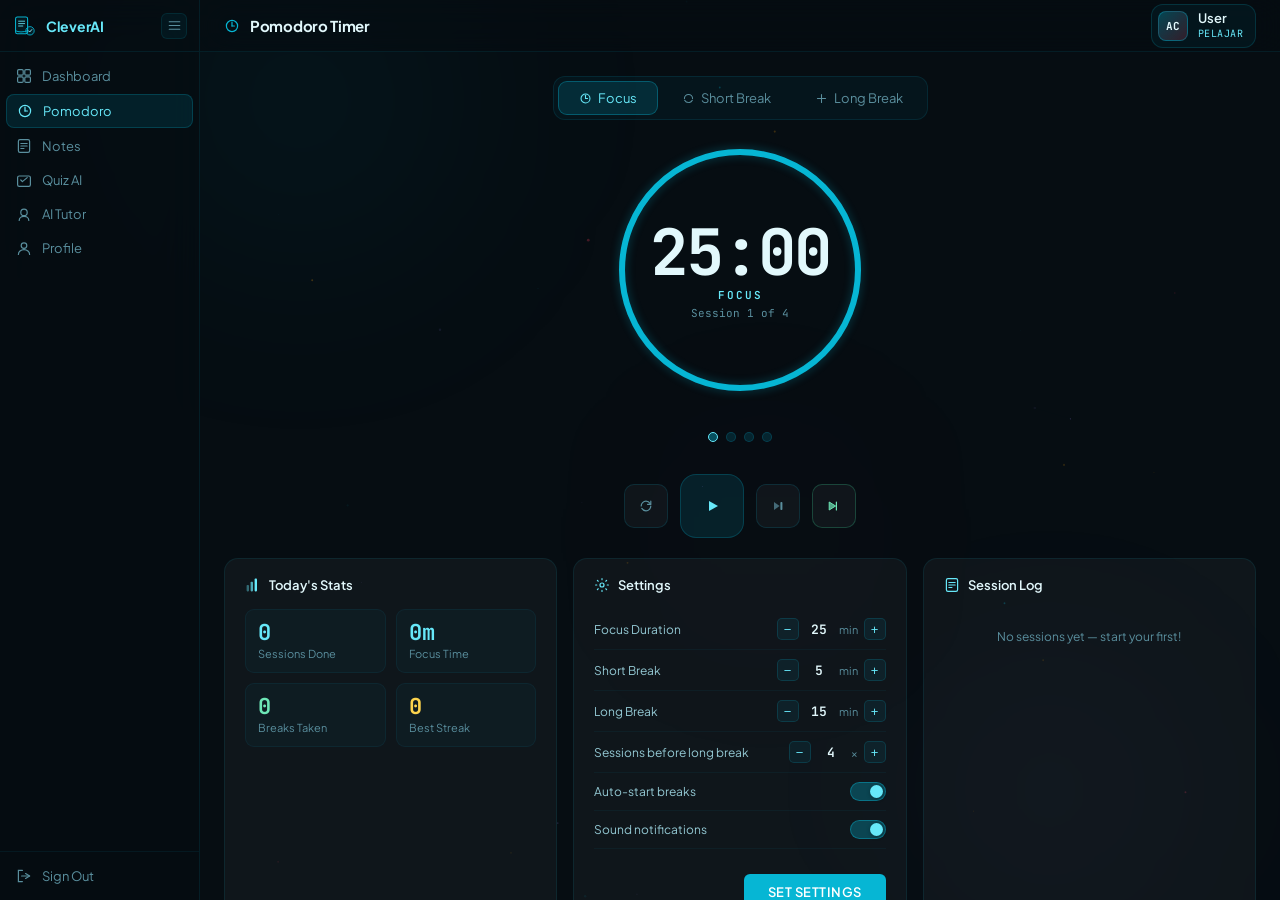
==== learning-assistant-main/ui/pomodoro/index.html @ d0c73b85 "add_all_file" ====
<!DOCTYPE html>
<html lang="en">
<head>
    <meta charset="UTF-8">
    <meta name="viewport" content="width=device-width, initial-scale=1.0">
    <title>CleverAI — Pomodoro</title>
  <link rel="preconnect" href="https://fonts.googleapis.com">
  <link href="https://fonts.googleapis.com/css2?family=Plus+Jakarta+Sans:wght@300;400;500;600;700;800&family=JetBrains+Mono:wght@400;500;700&display=swap" rel="stylesheet">
  <link rel="stylesheet" href="pomodoro.css">
</head>
<body>

<!-- ── Background ── -->
<div class="bg-layer">
  <canvas id="bgCanvas"></canvas>
  <div class="orb o1"></div>
  <div class="orb o2"></div>
  <div class="orb o3"></div>
</div>

<!-- ── Mobile sidebar overlay ── -->
<div class="mob-overlay" id="mob-overlay" onclick="closeMob()"></div>

<!-- ── Toast notification ── -->
<div class="toast" id="toast">
  <svg viewBox="0 0 16 16" fill="none" width="14" height="14">
    <path d="M2 8L6 12L14 4" stroke="currentColor" stroke-width="1.5" stroke-linecap="round" stroke-linejoin="round"/>
  </svg>
  <span id="toast-msg"></span>
</div>

<!-- ── App layout ── -->
<div class="layout">

  <!-- SIDEBAR -->
  <aside class="sidebar" id="sidebar">
    <div class="sb-top">
      <div class="sb-brand">
        <svg viewBox="0 0 40 40" fill="none" width="24" height="24">
          <rect x="6" y="5" width="20" height="28" rx="3" fill="none" stroke="#06b6d4" stroke-width="1.8"/>
          <rect x="8" y="7" width="16" height="24" rx="2" fill="rgba(6,182,212,0.08)"/>
          <line x1="11" y1="12" x2="21" y2="12" stroke="#67e8f9" stroke-width="1.4" stroke-linecap="round"/>
          <line x1="11" y1="16" x2="21" y2="16" stroke="#67e8f9" stroke-width="1.4" stroke-linecap="round"/>
          <line x1="11" y1="20" x2="18" y2="20" stroke="#67e8f9" stroke-width="1.4" stroke-linecap="round"/>
          <path d="M6 28 Q14 32 26 28" stroke="#06b6d4" stroke-width="1.6" stroke-linecap="round" fill="none"/>
          <circle cx="30" cy="28" r="7" fill="rgba(6,182,212,0.12)" stroke="#06b6d4" stroke-width="1.4"/>
          <path d="M27.5 28 L29.5 30 L33 26" stroke="#a5f3fc" stroke-width="1.5" stroke-linecap="round" stroke-linejoin="round"/>
        </svg>
        <span class="sb-name">CleverAI</span>
      </div>
      <button class="sb-toggle" onclick="toggleSidebar()">
        <svg viewBox="0 0 20 20" fill="none" width="15" height="15">
          <line x1="3" y1="5" x2="17" y2="5" stroke="currentColor" stroke-width="1.5" stroke-linecap="round"/>
          <line x1="3" y1="10" x2="17" y2="10" stroke="currentColor" stroke-width="1.5" stroke-linecap="round"/>
          <line x1="3" y1="15" x2="17" y2="15" stroke="currentColor" stroke-width="1.5" stroke-linecap="round"/>
        </svg>
      </button>
    </div>

    <nav class="sb-nav">
      <a href="../dashboard/index.html" class="sb-item" data-tip="Dashboard">
        <svg viewBox="0 0 20 20" fill="none" width="16" height="16" class="sb-ico">
          <rect x="2" y="2" width="7" height="7" rx="1.5" stroke="currentColor" stroke-width="1.5"/>
          <rect x="11" y="2" width="7" height="7" rx="1.5" stroke="currentColor" stroke-width="1.5"/>
          <rect x="2" y="11" width="7" height="7" rx="1.5" stroke="currentColor" stroke-width="1.5"/>
          <rect x="11" y="11" width="7" height="7" rx="1.5" stroke="currentColor" stroke-width="1.5"/>
        </svg>
        <span class="sb-label">Dashboard</span>
      </a>
      <a href="../pomodoro/index.html" class="sb-item active" data-tip="Pomodoro">
        <svg viewBox="0 0 20 20" fill="none" width="16" height="16" class="sb-ico">
          <circle cx="10" cy="10" r="7" stroke="currentColor" stroke-width="1.5"/>
          <line x1="10" y1="5" x2="10" y2="10" stroke="currentColor" stroke-width="1.5" stroke-linecap="round"/>
          <line x1="10" y1="10" x2="13" y2="10" stroke="currentColor" stroke-width="1.5" stroke-linecap="round"/>
        </svg>
        <span class="sb-label">Pomodoro</span>
      </a>
      <a href="../note/index.html" class="sb-item" data-tip="Notes">
        <svg viewBox="0 0 20 20" fill="none" width="16" height="16" class="sb-ico">
          <rect x="3" y="2" width="14" height="16" rx="2" stroke="currentColor" stroke-width="1.5"/>
          <line x1="6" y1="7" x2="14" y2="7" stroke="currentColor" stroke-width="1.3" stroke-linecap="round"/>
          <line x1="6" y1="10" x2="14" y2="10" stroke="currentColor" stroke-width="1.3" stroke-linecap="round"/>
          <line x1="6" y1="13" x2="10" y2="13" stroke="currentColor" stroke-width="1.3" stroke-linecap="round"/>
        </svg>
        <span class="sb-label">Notes</span>
      </a>
      <a href="../quiz/index.html" class="sb-item" data-tip="Quiz AI">
        <svg viewBox="0 0 20 20" fill="none" width="16" height="16" class="sb-ico">
          <rect x="2" y="5" width="16" height="13" rx="2" stroke="currentColor" stroke-width="1.5"/>
          <path d="M6 10L8 12L14 7" stroke="currentColor" stroke-width="1.5" stroke-linecap="round" stroke-linejoin="round"/>
        </svg>
        <span class="sb-label">Quiz AI</span>
      </a>
      <a href="../aitutor/index.html" class="sb-item" data-tip="AI Tutor">
        <svg viewBox="0 0 20 20" fill="none" width="16" height="16" class="sb-ico">
          <circle cx="10" cy="8" r="4" stroke="currentColor" stroke-width="1.5"/>
          <path d="M4 18C4 15 6.7 13 10 13C13.3 13 16 15 16 18" stroke="currentColor" stroke-width="1.5" stroke-linecap="round"/>
        </svg>
        <span class="sb-label">AI Tutor</span>
      </a>
      <a href="../profile/index.html" class="sb-item" data-tip="Profile">
        <svg viewBox="0 0 20 20" fill="none" width="16" height="16" class="sb-ico">
          <circle cx="10" cy="7" r="3.5" stroke="currentColor" stroke-width="1.5"/>
          <path d="M3 18C3 14.7 6.1 12 10 12C13.9 12 17 14.7 17 18" stroke="currentColor" stroke-width="1.5" stroke-linecap="round"/>
        </svg>
        <span class="sb-label">Profile</span>
      </a>
    </nav>

    <div class="sb-foot">
      <button class="sb-logout" onclick="doLogout()">
        <svg viewBox="0 0 20 20" fill="none" width="15" height="15" class="sb-ico">
          <path d="M8 3L3 3L3 17L8 17" stroke="currentColor" stroke-width="1.5" stroke-linecap="round"/>
          <path d="M12 7L17 10L12 13" stroke="currentColor" stroke-width="1.5" stroke-linecap="round" stroke-linejoin="round"/>
          <line x1="17" y1="10" x2="7" y2="10" stroke="currentColor" stroke-width="1.5" stroke-linecap="round"/>
        </svg>
        <span class="sb-label">Sign Out</span>
      </button>
    </div>
  </aside>

  <!-- MAIN -->
  <div class="main-wrap">

    <!-- Header -->
    <header class="header">
      <button class="mob-btn" onclick="openMob()">
        <svg viewBox="0 0 20 20" fill="none" width="15" height="15">
          <line x1="3" y1="5" x2="17" y2="5" stroke="currentColor" stroke-width="1.5" stroke-linecap="round"/>
          <line x1="3" y1="10" x2="17" y2="10" stroke="currentColor" stroke-width="1.5" stroke-linecap="round"/>
          <line x1="3" y1="15" x2="17" y2="15" stroke="currentColor" stroke-width="1.5" stroke-linecap="round"/>
        </svg>
      </button>
      <div class="header-left">
        <svg viewBox="0 0 20 20" fill="none" width="16" height="16" style="color:#06b6d4;flex-shrink:0">
          <circle cx="10" cy="10" r="7" stroke="currentColor" stroke-width="1.5"/>
          <line x1="10" y1="5" x2="10" y2="10" stroke="currentColor" stroke-width="1.5" stroke-linecap="round"/>
          <line x1="10" y1="10" x2="13" y2="10" stroke="currentColor" stroke-width="1.5" stroke-linecap="round"/>
        </svg>
        <h1 class="header-title">Pomodoro Timer</h1>
      </div>
      <div class="header-right">
        <div class="user-pill">
          <div class="ua" id="ua">AC</div>
          <div class="ua-info">
            <p class="ua-name" id="ua-name">User</p>
            <p class="ua-role" id="ua-role">PELAJAR</p>
          </div>
        </div>
      </div>
    </header>

    <!-- Body with left/right split -->
    <div class="pomo-body">

      <div class="pomo-left">
        <div class="content-scroll">

          <!-- Mode selector tabs -->
          <div class="mode-tabs">
            <button class="mode-btn focus active" onclick="setMode('focus', this)">
              <svg viewBox="0 0 16 16" fill="none" width="13" height="13">
                <circle cx="8" cy="8" r="5.5" stroke="currentColor" stroke-width="1.3"/>
                <line x1="8" y1="4" x2="8" y2="8" stroke="currentColor" stroke-width="1.3" stroke-linecap="round"/>
                <line x1="8" y1="8" x2="10.5" y2="8" stroke="currentColor" stroke-width="1.3" stroke-linecap="round"/>
              </svg>
              Focus
            </button>
            <button class="mode-btn short" onclick="setMode('short', this)">
              <svg viewBox="0 0 16 16" fill="none" width="13" height="13">
                <path d="M3 8C3 5.2 5.2 3 8 3C10.8 3 13 5.2 13 8" stroke="currentColor" stroke-width="1.3" stroke-linecap="round"/>
                <path d="M8 13C6 13 4.2 11.9 3.3 10.2" stroke="currentColor" stroke-width="1.3" stroke-linecap="round"/>
                <path d="M12.7 10.2C12 11.6 10.6 12.7 9 13" stroke="currentColor" stroke-width="1.3" stroke-linecap="round"/>
              </svg>
              Short Break
            </button>
            <button class="mode-btn long" onclick="setMode('long', this)">
              <svg viewBox="0 0 16 16" fill="none" width="13" height="13">
                <path d="M3 8H13M8 3V13" stroke="currentColor" stroke-width="1.3" stroke-linecap="round"/>
              </svg>
              Long Break
            </button>
          </div>

          <!-- Timer ring + controls -->
          <div class="timer-area">

            <div class="timer-ring-wrap">
              <svg class="timer-svg" width="260" height="260" viewBox="0 0 260 260">
                <circle class="ring-bg"       cx="130" cy="130" r="118" stroke-width="6"/>
                <circle class="ring-glow"     id="ring-glow"     cx="130" cy="130" r="118" stroke-width="10" stroke="#06b6d4" stroke-dasharray="741.4" stroke-dashoffset="0"/>
                <circle class="ring-progress" id="ring-progress" cx="130" cy="130" r="118" stroke-width="6"  stroke="#06b6d4" stroke-dasharray="741.4" stroke-dashoffset="0"/>
              </svg>
              <div class="timer-inner">
                <div class="timer-display"      id="timer-display">25:00</div>
                <div class="timer-mode-label"   id="mode-label" style="color:#67e8f9">FOCUS</div>
                <div class="timer-session-badge" id="session-badge">Session 1 of 4</div>
              </div>
            </div>

            <!-- Session progress dots -->
            <div class="session-dots" id="session-dots"></div>

            <!-- Play / Pause / Reset / Skip -->
            <div class="timer-controls">
              <button class="ctrl-btn" onclick="resetTimer()" title="Reset">
                <svg viewBox="0 0 20 20" fill="none" width="16" height="16">
                  <path d="M4 10C4 6.7 6.7 4 10 4C12.2 4 14.1 5.2 15.2 7" stroke="currentColor" stroke-width="1.5" stroke-linecap="round"/>
                  <path d="M16 4V8H12" stroke="currentColor" stroke-width="1.5" stroke-linecap="round" stroke-linejoin="round"/>
                  <path d="M16 10C16 13.3 13.3 16 10 16C7.8 16 5.9 14.8 4.8 13" stroke="currentColor" stroke-width="1.5" stroke-linecap="round"/>
                </svg>
              </button>

              <button class="ctrl-btn ctrl-main" id="main-btn" onclick="toggleTimer()">
                <svg id="play-ico" viewBox="0 0 20 20" fill="none" width="20" height="20">
                  <path d="M7 5L16 10L7 15V5Z" fill="currentColor"/>
                </svg>
                <svg id="pause-ico" viewBox="0 0 20 20" fill="none" width="20" height="20" style="display:none">
                  <rect x="5"    y="4" width="3.5" height="12" rx="1.5" fill="currentColor"/>
                  <rect x="11.5" y="4" width="3.5" height="12" rx="1.5" fill="currentColor"/>
                </svg>
              </button>

              <button class="ctrl-btn" onclick="skipSession()" title="Skip">
                <svg viewBox="0 0 20 20" fill="none" width="16" height="16">
                  <path d="M5 5L12 10L5 15V5Z" fill="currentColor" opacity=".7"/>
                  <rect x="13" y="5" width="2.5" height="10" rx="1" fill="currentColor"/>
                </svg>
              </button>

              <button class="ctrl-btn ctrl-quick" id="btn-quick-complete" onclick="quickComplete()" title="Quick Complete — log session without waiting">
                <svg viewBox="0 0 20 20" fill="none" width="16" height="16">
                  <path d="M4 5L12 10L4 15V5Z" fill="currentColor" opacity=".7"/>
                  <path d="M13 5V15" stroke="currentColor" stroke-width="1.5" stroke-linecap="round"/>
                  <path d="M4 5L12 10L4 15V5Z" stroke="currentColor" stroke-width="1.2" stroke-linejoin="round"/>
                </svg>
              </button>
            </div>


          </div>

          <!-- Bottom info cards -->
          <div class="bottom-grid">

            <!-- Today's Stats -->
            <div class="info-card">
              <div class="info-card-head">
                <svg viewBox="0 0 20 20" fill="none" width="16" height="16">
                  <rect x="2"  y="10" width="3" height="8" rx="1" fill="currentColor" opacity=".4"/>
                  <rect x="7"  y="6"  width="3" height="12" rx="1" fill="currentColor" opacity=".7"/>
                  <rect x="12" y="2"  width="3" height="16" rx="1" fill="currentColor"/>
                </svg>
                <h3>Today's Stats</h3>
              </div>
              <div class="stat-grid">
                <div class="stat-item">
                  <div class="stat-num" id="stat-sessions">0</div>
                  <div class="stat-lbl">Sessions Done</div>
                </div>
                <div class="stat-item">
                  <div class="stat-num" id="stat-focus" style="color:#67e8f9">0m</div>
                  <div class="stat-lbl">Focus Time</div>
                </div>
                <div class="stat-item">
                  <div class="stat-num" id="stat-breaks" style="color:#6ee7b7">0</div>
                  <div class="stat-lbl">Breaks Taken</div>
                </div>
                <div class="stat-item">
                  <div class="stat-num" id="stat-streak" style="color:#fcd34d">0</div>
                  <div class="stat-lbl">Best Streak</div>
                </div>
              </div>
            </div>

            <!-- Settings -->
            <div class="info-card">
              <div class="info-card-head">
                <svg viewBox="0 0 20 20" fill="none" width="16" height="16">
                  <circle cx="10" cy="10" r="2.5" stroke="currentColor" stroke-width="1.5"/>
                  <path d="M10 2V3.5M10 16.5V18M2 10H3.5M16.5 10H18M4.2 4.2L5.3 5.3M14.7 14.7L15.8 15.8M4.2 15.8L5.3 14.7M14.7 5.3L15.8 4.2" stroke="currentColor" stroke-width="1.4" stroke-linecap="round"/>
                </svg>
                <h3>Settings</h3>
              </div>

              <div class="setting-row">
                <span class="setting-lbl">Focus Duration</span>
                <div class="setting-ctrl">
                  <button onclick="adjustSetting('focus', -1)">−</button>
                  <span class="setting-val" id="set-focus">25</span>
                  <span class="setting-unit">min</span>
                  <button onclick="adjustSetting('focus', 1)">+</button>
                </div>
              </div>
              <div class="setting-row">
                <span class="setting-lbl">Short Break</span>
                <div class="setting-ctrl">
                  <button onclick="adjustSetting('short', -1)">−</button>
                  <span class="setting-val" id="set-short">5</span>
                  <span class="setting-unit">min</span>
                  <button onclick="adjustSetting('short', 1)">+</button>
                </div>
              </div>
              <div class="setting-row">
                <span class="setting-lbl">Long Break</span>
                <div class="setting-ctrl">
                  <button onclick="adjustSetting('long', -1)">−</button>
                  <span class="setting-val" id="set-long">15</span>
                  <span class="setting-unit">min</span>
                  <button onclick="adjustSetting('long', 1)">+</button>
                </div>
              </div>
              <div class="setting-row">
                <span class="setting-lbl">Sessions before long break</span>
                <div class="setting-ctrl">
                  <button onclick="adjustSetting('sessions', -1)">−</button>
                  <span class="setting-val" id="set-sessions">4</span>
                  <span class="setting-unit">×</span>
                  <button onclick="adjustSetting('sessions', 1)">+</button>
                </div>
              </div>
              <div class="setting-row">
                <span class="setting-lbl">Auto-start breaks</span>
                <label class="toggle">
                  <input type="checkbox" id="tog-autobreak" checked>
                  <span class="toggle-track"><span class="toggle-thumb"></span></span>
                </label>
              </div>
              <div class="setting-row">
                <span class="setting-lbl">Sound notifications</span>
                <label class="toggle">
                  <input type="checkbox" id="tog-sound" checked>
                  <span class="toggle-track"><span class="toggle-thumb"></span></span>
                </label>
              </div>
              <div class="setting-row-action">
                <button id="btn-apply-settings" class="btn-set-pomo">
                  SET SETTINGS
                </button>
              </div>
            </div>

            <!-- Session Log -->
            <div class="info-card">
              <div class="info-card-head">
                <svg viewBox="0 0 20 20" fill="none" width="16" height="16">
                  <rect x="3" y="2" width="14" height="16" rx="2" stroke="currentColor" stroke-width="1.5"/>
                  <line x1="6" y1="7"  x2="14" y2="7"  stroke="currentColor" stroke-width="1.3" stroke-linecap="round"/>
                  <line x1="6" y1="10" x2="14" y2="10" stroke="currentColor" stroke-width="1.3" stroke-linecap="round"/>
                  <line x1="6" y1="13" x2="10" y2="13" stroke="currentColor" stroke-width="1.3" stroke-linecap="round"/>
                </svg>
                <h3>Session Log</h3>
              </div>
              <div class="log-list" id="log-list">
                <p class="log-empty">No sessions yet — start your first!</p>
              </div>
            </div>

          </div><!-- /bottom-grid -->

        </div><!-- /content-scroll -->
      </div><!-- /pomo-left -->
    </div><!-- /pomo-body -->
  </div><!-- /main-wrap -->
</div><!-- /layout -->

<script src="../shared/access-control.js"></script>
<script src="pomodoro.js"></script>
<script>
  window.accessCtrl = new AccessController('pomodoro');
  window.accessCtrl.init();
</script>
</body>
</html>
---- learning-assistant-main/ui/pomodoro/pomodoro.css ----
*,
*::before,
*::after {
  margin: 0;
  padding: 0;
  box-sizing: border-box;
}
:root {
  --bg: #060d12;
  --s: rgba(255, 255, 255, 0.04);
  --c: #06b6d4;
  --cl: #67e8f9;
  --cp: #a5f3fc;
  --cd: rgba(6, 182, 212, 0.12);
  --cb: rgba(6, 182, 212, 0.22);
  --r: #f43f5e;
  --rl: #fb7185;
  --rd: rgba(244, 63, 94, 0.12);
  --rb: rgba(244, 63, 94, 0.25);
  --a: #f59e0b;
  --al: #fcd34d;
  --ad: rgba(245, 158, 11, 0.12);
  --ab: rgba(245, 158, 11, 0.28);
  --g: #34d399;
  --gd: rgba(52, 211, 153, 0.12);
  --gb: rgba(52, 211, 153, 0.28);
  --v: #a78bfa;
  --vd: rgba(167, 139, 250, 0.12);
  --vb: rgba(167, 139, 250, 0.25);
  --t: #e2f8fc;
  --t2: #94c9d4;
  --t3: #5a8f9e;
  --font: "Plus Jakarta Sans", sans-serif;
  --mono: "JetBrains Mono", monospace;
  --sb-w: 200px;
  --sb-mini: 48px;
  --hh: 52px;
}

html,
body {
  height: 100%;
  font-family: var(--font);
  background: var(--bg);
  color: var(--t);
}
body {
  overflow: hidden;
}

/* ── Background ── */
.bg-layer {
  position: fixed;
  inset: 0;
  z-index: 0;
  pointer-events: none;
}
canvas#bgCanvas {
  position: absolute;
  inset: 0;
  width: 100%;
  height: 100%;
}
.orb {
  position: absolute;
  border-radius: 50%;
  filter: blur(110px);
  animation: orbF 12s ease-in-out infinite;
}
.o1 {
  width: 480px;
  height: 480px;
  background: radial-gradient(
    circle,
    rgba(6, 182, 212, 0.09) 0%,
    transparent 65%
  );
  top: -140px;
  left: 60px;
}
.o2 {
  width: 340px;
  height: 340px;
  background: radial-gradient(
    circle,
    rgba(167, 139, 250, 0.07) 0%,
    transparent 65%
  );
  bottom: -60px;
  right: 60px;
  animation-delay: 6s;
}
.o3 {
  width: 260px;
  height: 260px;
  background: radial-gradient(
    circle,
    rgba(244, 63, 94, 0.06) 0%,
    transparent 65%
  );
  top: 45%;
  right: 30%;
  animation-delay: 3s;
}
@keyframes orbF {
  0%,
  100% {
    transform: translate(0, 0);
  }
  50% {
    transform: translate(14px, -10px);
  }
}

/* ── Layout ── */
.layout {
  display: flex;
  height: 100vh;
  position: relative;
  z-index: 1;
  overflow: hidden;
}

/* ── Sidebar ── */
.sidebar {
  width: var(--sb-w);
  flex-shrink: 0;
  display: flex;
  flex-direction: column;
  background: rgba(6, 13, 18, 0.8);
  backdrop-filter: blur(20px);
  border-right: 0.5px solid rgba(6, 182, 212, 0.1);
  transition: width 0.25s cubic-bezier(0.4, 0, 0.2, 1);
  overflow: hidden;
  z-index: 10;
}
.sidebar.collapsed {
  width: var(--sb-mini);
}
.sb-top {
  height: var(--hh);
  flex-shrink: 0;
  display: flex;
  align-items: center;
  padding: 0 12px;
  gap: 8px;
  border-bottom: 0.5px solid rgba(6, 182, 212, 0.1);
  overflow: hidden;
}
.sidebar.collapsed .sb-top {
  justify-content: center;
  padding: 0;
}
.sb-brand {
  display: flex;
  align-items: center;
  gap: 10px;
  flex: 1;
  min-width: 0;
  overflow: hidden;
}
.sidebar.collapsed .sb-brand {
  display: none;
}
.sb-name {
  font-size: 14px;
  font-weight: 700;
  color: var(--cl);
  letter-spacing: -0.3px;
  white-space: nowrap;
}
.sb-toggle {
  width: 26px;
  height: 26px;
  border-radius: 6px;
  flex-shrink: 0;
  background: rgba(6, 182, 212, 0.06);
  border: 0.5px solid rgba(6, 182, 212, 0.12);
  display: flex;
  align-items: center;
  justify-content: center;
  color: var(--t3);
  cursor: pointer;
  transition: all 0.2s;
}
.sb-toggle:hover {
  background: var(--cd);
  color: var(--cl);
}
.sidebar.collapsed .sb-toggle {
  margin: 0 auto;
}
.sb-nav {
  display: flex;
  flex-direction: column;
  gap: 2px;
  flex: 1;
  padding: 8px 6px;
  overflow: hidden;
}
.sidebar.collapsed .sb-nav {
  align-items: center;
}
.sb-item {
  display: flex;
  align-items: center;
  gap: 10px;
  padding: 8px 10px;
  border-radius: 8px;
  font-size: 13px;
  color: var(--t3);
  text-decoration: none;
  transition: all 0.18s;
  white-space: nowrap;
}
.sidebar.collapsed .sb-item {
  justify-content: center;
  padding: 9px;
  width: 36px;
  margin: 0 auto;
  position: relative;
}
.sb-item:hover {
  background: rgba(6, 182, 212, 0.06);
  color: var(--t2);
}
.sb-item.active {
  background: var(--cd);
  color: var(--cl);
  border: 0.5px solid var(--cb);
}
.sb-ico {
  flex-shrink: 0;
  width: 16px;
  height: 16px;
}
.sb-label {
  overflow: hidden;
  white-space: nowrap;
  transition:
    opacity 0.15s,
    max-width 0.25s;
  max-width: 200px;
}
.sidebar.collapsed .sb-label {
  opacity: 0;
  max-width: 0;
  pointer-events: none;
}
.sb-foot {
  padding: 8px 6px;
  border-top: 0.5px solid rgba(6, 182, 212, 0.08);
}
.sidebar.collapsed .sb-foot {
  display: flex;
  justify-content: center;
}
.sb-logout {
  display: flex;
  align-items: center;
  gap: 10px;
  width: 100%;
  padding: 8px 10px;
  background: none;
  border: none;
  border-radius: 8px;
  font-family: var(--font);
  font-size: 13px;
  color: var(--t3);
  cursor: pointer;
  transition: all 0.18s;
  white-space: nowrap;
}
.sidebar.collapsed .sb-logout {
  justify-content: center;
  padding: 9px;
  width: 36px;
  margin: 0 auto;
}
.sb-logout:hover {
  background: rgba(244, 63, 94, 0.08);
  color: #fda4af;
}
.sidebar.collapsed .sb-item[data-tip]:hover::after {
  content: attr(data-tip);
  position: absolute;
  left: calc(100% + 8px);
  top: 50%;
  transform: translateY(-50%);
  background: rgba(6, 13, 18, 0.95);
  border: 0.5px solid rgba(6, 182, 212, 0.25);
  color: var(--cl);
  font-size: 12px;
  padding: 5px 10px;
  border-radius: 7px;
  white-space: nowrap;
  z-index: 100;
  pointer-events: none;
}

/* ── Main wrap ── */
.main-wrap {
  flex: 1;
  display: flex;
  flex-direction: column;
  overflow: hidden;
  min-width: 0;
}

/* ── Body layout ── */
.pomo-body {
  display: flex;
  flex: 1;
  overflow: hidden;
  min-height: 0;
}
.pomo-left {
  flex: 1;
  display: flex;
  flex-direction: column;
  overflow: hidden;
  min-width: 0;
}

/* ── Header ── */
.header {
  height: var(--hh);
  flex-shrink: 0;
  display: flex;
  align-items: center;
  padding: 0 24px;
  gap: 12px;
  background: rgba(6, 13, 18, 0.6);
  backdrop-filter: blur(16px);
  border-bottom: 0.5px solid rgba(6, 182, 212, 0.1);
}
.header-left {
  display: flex;
  align-items: center;
  gap: 10px;
}
.header-title {
  font-size: 15px;
  font-weight: 700;
  color: var(--t);
  letter-spacing: -0.3px;
}
.header-right {
  margin-left: auto;
  display: flex;
  align-items: center;
}
.user-pill {
  display: flex;
  align-items: center;
  gap: 10px;
  padding: 6px 12px 6px 6px;
  background: rgba(6, 182, 212, 0.06);
  border: 0.5px solid rgba(6, 182, 212, 0.18);
  border-radius: 12px;
}
.ua {
  width: 30px;
  height: 30px;
  border-radius: 8px;
  background: linear-gradient(
    135deg,
    rgba(6, 182, 212, 0.3),
    rgba(244, 63, 94, 0.2)
  );
  border: 0.5px solid rgba(6, 182, 212, 0.35);
  display: flex;
  align-items: center;
  justify-content: center;
  font-size: 11px;
  font-weight: 700;
  color: #e2f8fc;
  font-family: var(--mono);
  flex-shrink: 0;
}
.ua-name {
  font-size: 13px;
  font-weight: 600;
  color: var(--t);
  line-height: 1.2;
}
.ua-role {
  font-size: 10px;
  color: var(--cl);
  letter-spacing: 0.5px;
  text-transform: uppercase;
  font-family: var(--mono);
}
.mob-btn {
  display: none;
  width: 30px;
  height: 30px;
  border-radius: 7px;
  background: rgba(6, 182, 212, 0.06);
  border: 0.5px solid rgba(6, 182, 212, 0.12);
  align-items: center;
  justify-content: center;
  color: var(--t3);
  cursor: pointer;
  flex-shrink: 0;
}

/* ── Content scroll ── */
.content-scroll {
  flex: 1;
  overflow-y: auto;
  padding: 24px;
  width: 100%;
  display: flex;
  flex-direction: column;
  gap: 20px;
}
::-webkit-scrollbar {
  width: 4px;
}
::-webkit-scrollbar-thumb {
  background: rgba(6, 182, 212, 0.18);
  border-radius: 2px;
}

/* ── Mode tabs ── */
.mode-tabs {
  display: flex;
  gap: 4px;
  background: rgba(6, 182, 212, 0.05);
  border: 0.5px solid rgba(6, 182, 212, 0.12);
  border-radius: 12px;
  padding: 4px;
  width: fit-content;
  margin: 0 auto;
}
.mode-btn {
  display: flex;
  align-items: center;
  gap: 6px;
  padding: 8px 20px;
  background: transparent;
  border: none;
  font-family: var(--font);
  font-size: 13px;
  color: var(--t3);
  cursor: pointer;
  border-radius: 9px;
  transition: all 0.18s;
  white-space: nowrap;
}
.mode-btn:hover {
  color: var(--t2);
}
.mode-btn.focus.active {
  background: rgba(6, 182, 212, 0.15);
  border: 0.5px solid rgba(6, 182, 212, 0.35);
  color: var(--cl);
}
.mode-btn.short.active {
  background: rgba(52, 211, 153, 0.12);
  border: 0.5px solid rgba(52, 211, 153, 0.3);
  color: #6ee7b7;
}
.mode-btn.long.active {
  background: rgba(167, 139, 250, 0.12);
  border: 0.5px solid rgba(167, 139, 250, 0.3);
  color: #c4b5fd;
}

/* ── Timer area ── */
.timer-area {
  display: flex;
  flex-direction: column;
  align-items: center;
  gap: 32px;
}

.timer-ring-wrap {
  position: relative;
  display: flex;
  align-items: center;
  justify-content: center;
}
.timer-svg {
  transform: rotate(-90deg);
}
.ring-bg {
  fill: none;
  stroke: rgba(6, 182, 212, 0.08);
}
.ring-progress {
  fill: none;
  stroke-linecap: round;
  transition:
    stroke-dashoffset 0.9s ease,
    stroke 0.4s ease;
}
.ring-glow {
  fill: none;
  stroke-linecap: round;
  opacity: 0.2;
  filter: blur(4px);
}

.timer-inner {
  position: absolute;
  display: flex;
  flex-direction: column;
  align-items: center;
  gap: 4px;
}
.timer-display {
  font-family: var(--mono);
  font-size: 64px;
  font-weight: 700;
  color: var(--t);
  letter-spacing: -2px;
  line-height: 1;
  transition: color 0.4s;
}
.timer-mode-label {
  font-size: 11px;
  font-weight: 600;
  letter-spacing: 2px;
  text-transform: uppercase;
  font-family: var(--mono);
  transition: color 0.4s;
}
.timer-session-badge {
  font-size: 11px;
  color: var(--t3);
  font-family: var(--mono);
}

/* ── Controls ── */
.timer-controls {
  display: flex;
  align-items: center;
  gap: 12px;
}
.ctrl-btn {
  width: 44px;
  height: 44px;
  border-radius: 10px;
  background: var(--s);
  border: 0.5px solid rgba(6, 182, 212, 0.15);
  display: flex;
  align-items: center;
  justify-content: center;
  color: var(--t3);
  cursor: pointer;
  transition: all 0.2s;
}
.ctrl-btn:hover {
  background: var(--cd);
  color: var(--cl);
  border-color: var(--cb);
}
.ctrl-main {
  width: 64px;
  height: 64px;
  border-radius: 16px;
  background: var(--cd);
  border: 0.5px solid var(--cb);
  color: var(--cl);
}
.ctrl-main:hover {
  background: rgba(6, 182, 212, 0.22);
  border-color: var(--c);
  transform: scale(1.04);
}
.ctrl-main.running {
  background: rgba(244, 63, 94, 0.12);
  border-color: rgba(244, 63, 94, 0.3);
  color: #fb7185;
}
.ctrl-main.running:hover {
  background: rgba(244, 63, 94, 0.22);
}
.ctrl-quick {
  border-color: rgba(52, 211, 153, 0.25);
  color: #6ee7b7;
}
.ctrl-quick:hover {
  background: rgba(52, 211, 153, 0.12);
  border-color: rgba(52, 211, 153, 0.4);
}

.ctrl-main.short-mode {
  background: rgba(52, 211, 153, 0.12);
  border-color: rgba(52, 211, 153, 0.3);
  color: #6ee7b7;
}
.ctrl-main.long-mode {
  background: rgba(167, 139, 250, 0.12);
  border-color: rgba(167, 139, 250, 0.3);
  color: #c4b5fd;
}

/* ── Session dots ── */
.session-dots {
  display: flex;
  align-items: center;
  gap: 8px;
}
.s-dot {
  width: 10px;
  height: 10px;
  border-radius: 50%;
  background: rgba(6, 182, 212, 0.15);
  border: 0.5px solid rgba(6, 182, 212, 0.2);
  transition: all 0.3s;
}
.s-dot.done {
  background: var(--c);
  border-color: var(--c);
  box-shadow: 0 0 8px rgba(6, 182, 212, 0.5);
}
.s-dot.current {
  background: rgba(6, 182, 212, 0.4);
  border-color: var(--cl);
  animation: dotPulse 1.5s ease-in-out infinite;
}
@keyframes dotPulse {
  0%,
  100% {
    transform: scale(1);
    opacity: 0.7;
  }
  50% {
    transform: scale(1.3);
    opacity: 1;
  }
}

/* ── Bottom grid ── */
.bottom-grid {
  display: grid;
  grid-template-columns: 1fr 1fr 1fr;
  gap: 16px;
}

.info-card {
  background: var(--s);
  border: 0.5px solid rgba(6, 182, 212, 0.1);
  border-radius: 14px;
  padding: 18px 20px;
}
.info-card-head {
  display: flex;
  align-items: center;
  gap: 8px;
  margin-bottom: 16px;
}
.info-card-head h3 {
  font-size: 13px;
  font-weight: 600;
  color: var(--t);
}
.info-card-head svg {
  color: var(--cl);
}

/* Stats card */
.stat-grid {
  display: grid;
  grid-template-columns: 1fr 1fr;
  gap: 10px;
}
.stat-item {
  background: rgba(6, 182, 212, 0.04);
  border: 0.5px solid rgba(6, 182, 212, 0.08);
  border-radius: 9px;
  padding: 12px;
}
.stat-num {
  font-family: var(--mono);
  font-size: 22px;
  font-weight: 700;
  color: var(--cl);
  line-height: 1;
}
.stat-lbl {
  font-size: 11px;
  color: var(--t3);
  margin-top: 3px;
}

/* Settings card */
.setting-row {
  display: flex;
  justify-content: space-between;
  align-items: center;
  padding: 9px 0;
  border-bottom: 0.5px solid rgba(6, 182, 212, 0.06);
}
.setting-row:last-child {
  border-bottom: none;
}
.setting-lbl {
  font-size: 12px;
  color: var(--t2);
}
.setting-ctrl {
  display: flex;
  align-items: center;
  gap: 6px;
}
.setting-ctrl button {
  width: 22px;
  height: 22px;
  border-radius: 5px;
  background: rgba(6, 182, 212, 0.08);
  border: 0.5px solid rgba(6, 182, 212, 0.18);
  color: var(--cl);
  cursor: pointer;
  font-size: 13px;
  display: flex;
  align-items: center;
  justify-content: center;
  transition: all 0.2s;
  flex-shrink: 0;
}
.setting-ctrl button:hover {
  background: var(--cd);
}
.setting-val {
  font-family: var(--mono);
  font-size: 13px;
  font-weight: 600;
  color: var(--t);
  min-width: 28px;
  text-align: center;
}
.setting-unit {
  font-size: 11px;
  color: var(--t3);
}

/* Kontainer baris tombol aksi di bawah settings */
.setting-row-action {
  display: flex;
  justify-content: flex-end;
  align-items: center;
  margin-top: 20px;
  padding-top: 5px;
  width: 100%;
}

/* Gaya utama tombol SET SETTINGS sesuai spesifikasi */
.btn-set-pomo {
  background-color: #06b6d4;
  color: #ffffff;
  border: none;
  padding: 10px 24px;
  font-family: "Plus Jakarta Sans", sans-serif;
  font-size: 13px;
  font-weight: 600;
  border-radius: 6px;
  cursor: pointer;
  letter-spacing: 0.5px;
  transition:
    background-color 0.2s ease,
    transform 0.1s ease;
}

/* Efek interaktif hover ketika kursor menyorot tombol */
.btn-set-pomo:hover {
  background-color: #0891b2;
}

/* Efek ketika tombol ditekan/klik */
.btn-set-pomo:active {
  transform: scale(0.98);
}

/* Log card */
.log-list {
  display: flex;
  flex-direction: column;
  gap: 8px;
  max-height: 180px;
  overflow-y: auto;
}
.log-item {
  display: flex;
  align-items: center;
  gap: 10px;
  padding: 8px 10px;
  background: rgba(6, 182, 212, 0.03);
  border: 0.5px solid rgba(6, 182, 212, 0.06);
  border-radius: 8px;
}
.log-dot {
  width: 7px;
  height: 7px;
  border-radius: 50%;
  flex-shrink: 0;
}
.log-dot.focus {
  background: var(--c);
}
.log-dot.short {
  background: var(--g);
}
.log-dot.long {
  background: var(--v);
}
.log-txt {
  font-size: 12px;
  color: var(--t2);
  flex: 1;
}
.log-time {
  font-size: 11px;
  color: var(--t3);
  font-family: var(--mono);
}
.log-empty {
  font-size: 12px;
  color: var(--t3);
  text-align: center;
  padding: 20px 0;
}

/* Toggle switch */
.toggle {
  position: relative;
  cursor: pointer;
  flex-shrink: 0;
}
.toggle input {
  opacity: 0;
  width: 0;
  height: 0;
  position: absolute;
}
.toggle-track {
  display: block;
  width: 36px;
  height: 19px;
  background: rgba(255, 255, 255, 0.08);
  border: 0.5px solid rgba(255, 255, 255, 0.12);
  border-radius: 20px;
  transition: all 0.25s;
  position: relative;
}
.toggle input:checked + .toggle-track {
  background: rgba(6, 182, 212, 0.3);
  border-color: rgba(6, 182, 212, 0.4);
}
.toggle-thumb {
  position: absolute;
  width: 13px;
  height: 13px;
  border-radius: 50%;
  background: #94c9d4;
  top: 2px;
  left: 2px;
  transition: transform 0.25s;
  box-shadow: 0 1px 4px rgba(0, 0, 0, 0.3);
}
.toggle input:checked + .toggle-track .toggle-thumb {
  transform: translateX(17px);
  background: var(--cl);
}

/* Toast notification */
.toast {
  position: fixed;
  top: 70px;
  right: 24px;
  z-index: 999;
  padding: 12px 18px;
  border-radius: 10px;
  font-size: 13px;
  font-weight: 500;
  display: flex;
  align-items: center;
  gap: 8px;
  backdrop-filter: blur(16px);
  transform: translateY(-8px);
  opacity: 0;
  transition: all 0.3s;
  pointer-events: none;
}
.toast.show {
  transform: translateY(0);
  opacity: 1;
}
.toast.focus-end {
  background: rgba(6, 182, 212, 0.15);
  border: 0.5px solid rgba(6, 182, 212, 0.35);
  color: var(--cl);
}
.toast.break-end {
  background: rgba(52, 211, 153, 0.12);
  border: 0.5px solid rgba(52, 211, 153, 0.3);
  color: #6ee7b7;
}

/* Mobile overlay */
.mob-overlay {
  display: none;
  position: fixed;
  inset: 0;
  background: rgba(0, 0, 0, 0.5);
  z-index: 50;
  backdrop-filter: blur(2px);
}
.mob-overlay.show {
  display: block;
}

/* ── Pomodoro Access Overlay ── */
.pom-access-overlay {
  display: none;
  position: fixed;
  inset: 0;
  z-index: 9999;
  background: rgba(6, 13, 18, 0.85);
  backdrop-filter: blur(8px);
  align-items: center;
  justify-content: center;
}
.pom-access-overlay.show { display: flex; }
.pom-access-card {
  background: rgba(6, 13, 18, 0.95);
  border: 0.5px solid rgba(245, 158, 11, 0.3);
  border-radius: 16px;
  padding: 40px 36px;
  max-width: 400px;
  text-align: center;
  display: flex;
  flex-direction: column;
  align-items: center;
  gap: 16px;
}
.pom-access-icon { color: #f59e0b; }
.pom-access-title {
  font-size: 20px;
  font-weight: 700;
  color: #fcd34d;
}
.pom-access-msg {
  font-size: 13px;
  color: #94c9d4;
  line-height: 1.6;
}
.pom-access-btn {
  display: inline-flex;
  align-items: center;
  gap: 8px;
  padding: 10px 24px;
  background: rgba(6, 182, 212, 0.12);
  border: 0.5px solid rgba(6, 182, 212, 0.3);
  border-radius: 8px;
  color: #67e8f9;
  font-family: "Plus Jakarta Sans", sans-serif;
  font-size: 13px;
  font-weight: 600;
  cursor: pointer;
  transition: all 0.2s;
  text-decoration: none;
  margin-top: 8px;
}
.pom-access-btn:hover { background: rgba(6, 182, 212, 0.22); }

/* ── Sidebar locked item ── */
.sb-item.sb-locked {
  opacity: 0.4;
  cursor: not-allowed;
  pointer-events: none;
  position: relative;
}
.sb-item.sb-locked:hover {
  background: transparent;
  color: var(--t3);
}
.sb-item.sb-locked .sb-label::after {
  content: ' 🔒';
  font-size: 10px;
}

/* ── Sidebar toast ── */
.pom-sidebar-toast {
  position: fixed;
  bottom: 24px;
  left: 50%;
  transform: translateX(-50%) translateY(20px);
  background: rgba(245, 158, 11, 0.15);
  border: 0.5px solid rgba(245, 158, 11, 0.35);
  color: #fcd34d;
  padding: 12px 24px;
  border-radius: 10px;
  font-size: 13px;
  font-weight: 500;
  z-index: 99999;
  opacity: 0;
  transition: all 0.3s;
  white-space: nowrap;
  pointer-events: none;
}
.pom-sidebar-toast.show {
  opacity: 1;
  transform: translateX(-50%) translateY(0);
}

/* ── Responsive ── */
@media (max-width: 1100px) {
  .bottom-grid {
    grid-template-columns: 1fr 1fr;
  }
}
@media (max-width: 900px) {
  :root {
    --sb-w: 48px;
  }
  .sidebar {
    width: 48px;
  }
  .sb-brand,
  .sb-name {
    display: none;
  }
  .sb-toggle,
  .sb-item {
    justify-content: center;
    padding: 9px;
    width: 36px;
    margin: 0 auto;
  }
  .sb-label {
    opacity: 0;
    max-width: 0;
    pointer-events: none;
  }
  .sb-nav {
    align-items: center;
  }
  .sb-logout {
    justify-content: center;
    padding: 9px;
    width: 36px;
    margin: 0 auto;
  }
  .sb-foot {
    display: flex;
    justify-content: center;
  }
  .bottom-grid {
    grid-template-columns: 1fr;
  }
  .timer-display {
    font-size: 52px;
  }
}
@media (max-width: 600px) {
  body {
    overflow: auto;
  }
  .layout {
    height: auto;
  }
  .main-wrap {
    overflow: visible;
  }
  .content-scroll {
    overflow: visible;
    padding: 16px;
  }
  .sidebar {
    display: none;
  }
  .sidebar.mob-open {
    display: flex !important;
    position: fixed;
    left: 0;
    top: 0;
    height: 100vh;
    width: 200px !important;
    z-index: 100;
  }
  .mob-btn {
    display: flex;
  }
  .header {
    padding: 0 12px;
  }
  .ua-info {
    display: none;
  }
  .user-pill {
    padding: 5px;
    border-radius: 8px;
  }
  .timer-display {
    font-size: 48px;
  }
  .mode-tabs {
    flex-wrap: wrap;
    justify-content: center;
  }
}
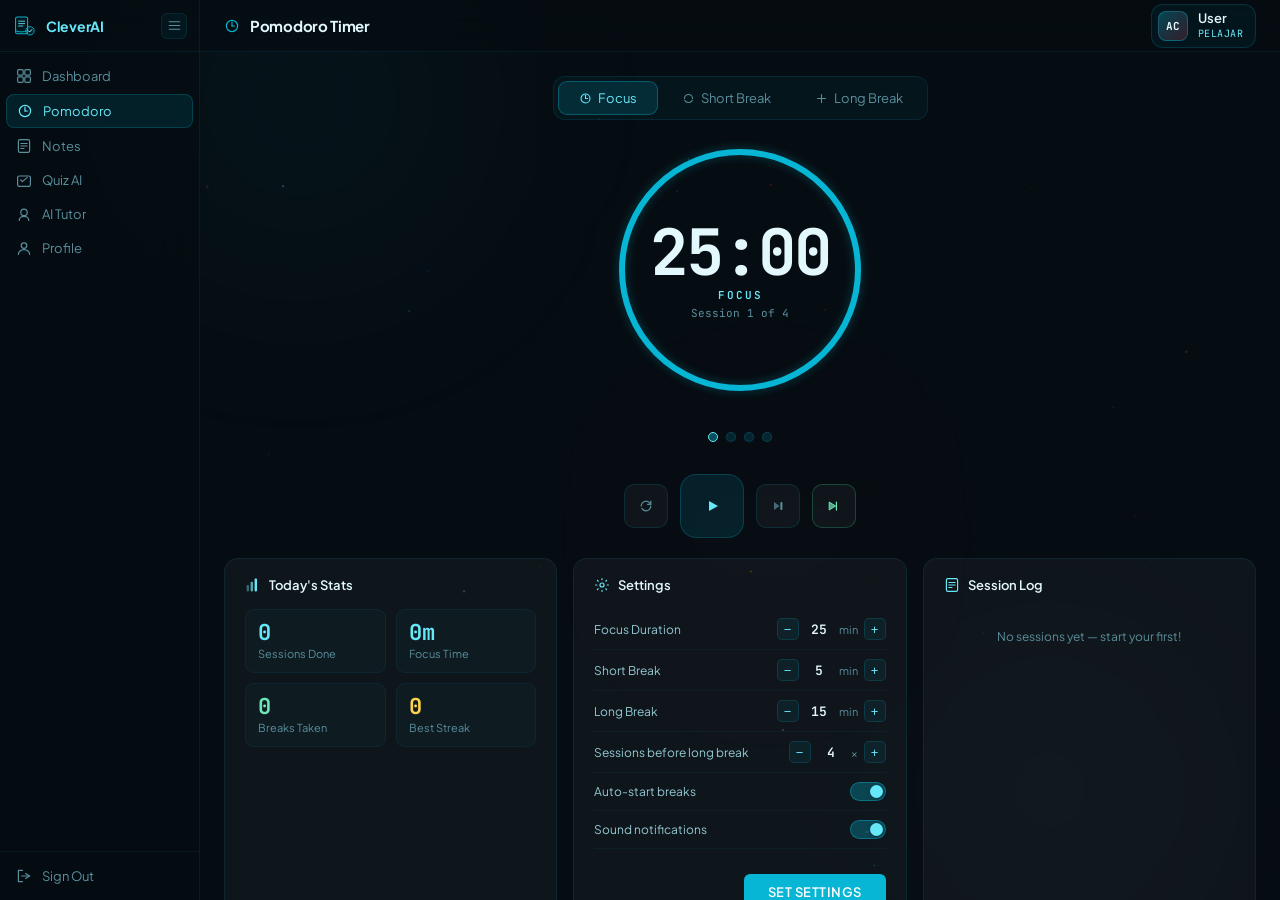
==== commit 8f6e7728: "update_file" ====
--- a/learning-assistant-main/ui/pomodoro/index.html
+++ b/learning-assistant-main/ui/pomodoro/index.html
@@ -356,6 +356,98 @@
               </div>
             </div>
 
+            <!-- Web Browser Panel -->
+            <div class="info-card browser-panel-card">
+              <div class="info-card-head">
+                <svg viewBox="0 0 20 20" fill="none" width="16" height="16">
+                  <circle cx="10" cy="10" r="7" stroke="currentColor" stroke-width="1.5"/>
+                  <circle cx="10" cy="10" r="3" stroke="currentColor" stroke-width="1.2"/>
+                  <line x1="10" y1="3" x2="10" y2="7" stroke="currentColor" stroke-width="1.2"/>
+                  <line x1="10" y1="13" x2="10" y2="17" stroke="currentColor" stroke-width="1.2"/>
+                  <line x1="3" y1="10" x2="7" y2="10" stroke="currentColor" stroke-width="1.2"/>
+                  <line x1="13" y1="10" x2="17" y2="10" stroke="currentColor" stroke-width="1.2"/>
+                </svg>
+                <h3>Web Browser</h3>
+              </div>
+
+              <!-- Admin URL Manager (hidden for non-admin) -->
+              <div class="admin-url-manager" id="admin-url-manager" style="display:none">
+                <div class="admin-url-manager-title">
+                  <svg viewBox="0 0 16 16" fill="none" width="12" height="12">
+                    <path d="M8 2L2 5V11L8 14L14 11V5L8 2Z" stroke="currentColor" stroke-width="1.2" stroke-linejoin="round"/>
+                    <path d="M8 8V14" stroke="currentColor" stroke-width="1.2"/>
+                    <path d="M2 5L8 8L14 5" stroke="currentColor" stroke-width="1.2"/>
+                  </svg>
+                  Kelola URL (Admin)
+                </div>
+                <div class="admin-url-form">
+                  <input type="text" class="input-url" id="input-url" placeholder="https://example.com">
+                  <input type="text" id="input-label" placeholder="Label">
+                  <input type="text" class="input-emoji" id="input-emoji" placeholder="🌐" maxlength="4">
+                  <button class="btn-add-url" onclick="addAllowedUrl()">
+                    <svg viewBox="0 0 16 16" fill="none" width="12" height="12">
+                      <path d="M8 3V13M3 8H13" stroke="currentColor" stroke-width="1.5" stroke-linecap="round"/>
+                    </svg>
+                    Tambah
+                  </button>
+                </div>
+                <div class="admin-url-list" id="admin-url-list"></div>
+              </div>
+
+              <!-- URL Quick Links (visible to all) -->
+              <div class="url-quick-links-title">Pilih website:</div>
+              <div class="url-quick-links" id="url-quick-links">
+                <p class="url-empty-msg" id="url-empty-msg">Belum ada URL yang ditambahkan oleh admin.</p>
+              </div>
+
+              <!-- Iframe Browser -->
+              <div class="browser-iframe-wrap" id="browser-iframe-wrap">
+                <div class="iframe-toolbar">
+                  <div class="iframe-url-display">
+                    <svg class="url-icon" viewBox="0 0 16 16" fill="none" width="12" height="12">
+                      <circle cx="8" cy="8" r="5" stroke="currentColor" stroke-width="1.2"/>
+                      <path d="M3 8H13" stroke="currentColor" stroke-width="1"/>
+                      <ellipse cx="8" cy="8" rx="2.5" ry="5" stroke="currentColor" stroke-width="1"/>
+                    </svg>
+                    <span class="url-text" id="iframe-url-text">about:blank</span>
+                  </div>
+                  <button class="iframe-toolbar-btn" onclick="openInNewTab()" title="Buka di Tab Baru">
+                    <svg viewBox="0 0 16 16" fill="none" width="12" height="12">
+                      <path d="M6 3H4C3.45 3 3 3.45 3 4V12C3 12.55 3.45 13 4 13H12C12.55 13 13 12.55 13 12V10" stroke="currentColor" stroke-width="1.3" stroke-linecap="round"/>
+                      <path d="M9 3H13V7" stroke="currentColor" stroke-width="1.3" stroke-linecap="round" stroke-linejoin="round"/>
+                      <path d="M13 3L7 9" stroke="currentColor" stroke-width="1.3" stroke-linecap="round"/>
+                    </svg>
+                  </button>
+                  <button class="iframe-toolbar-btn close-btn" onclick="closeIframe()" title="Tutup">
+                    <svg viewBox="0 0 16 16" fill="none" width="12" height="12">
+                      <path d="M4 4L12 12M12 4L4 12" stroke="currentColor" stroke-width="1.5" stroke-linecap="round"/>
+                    </svg>
+                  </button>
+                </div>
+                <!-- Loading state -->
+                <div class="iframe-loading" id="iframe-loading">
+                  <div class="iframe-spinner"></div>
+                  <span class="iframe-loading-text">Memuat halaman...</span>
+                </div>
+                <!-- Error fallback -->
+                <div class="iframe-error" id="iframe-error">
+                  <div class="iframe-error-icon">🚫</div>
+                  <div class="iframe-error-title">Website tidak bisa di-embed</div>
+                  <div class="iframe-error-msg">Website ini memblokir akses iframe karena kebijakan keamanan. Anda masih bisa membukanya di tab baru.</div>
+                  <button class="btn-open-tab" onclick="openInNewTab()">
+                    <svg viewBox="0 0 16 16" fill="none" width="12" height="12">
+                      <path d="M6 3H4C3.45 3 3 3.45 3 4V12C3 12.55 3.45 13 4 13H12C12.55 13 13 12.55 13 12V10" stroke="currentColor" stroke-width="1.3" stroke-linecap="round"/>
+                      <path d="M9 3H13V7" stroke="currentColor" stroke-width="1.3" stroke-linecap="round" stroke-linejoin="round"/>
+                      <path d="M13 3L7 9" stroke="currentColor" stroke-width="1.3" stroke-linecap="round"/>
+                    </svg>
+                    Buka di Tab Baru
+                  </button>
+                </div>
+                <!-- Actual iframe -->
+                <iframe id="browser-frame" class="browser-iframe" sandbox="allow-same-origin allow-scripts allow-popups allow-forms" style="display:none"></iframe>
+              </div>
+            </div>
+
           </div><!-- /bottom-grid -->
 
         </div><!-- /content-scroll -->
--- a/learning-assistant-main/ui/pomodoro/pomodoro.css
+++ b/learning-assistant-main/ui/pomodoro/pomodoro.css
@@ -1007,6 +1007,340 @@
   transform: translateX(-50%) translateY(0);
 }
 
+/* ── Browser Panel ── */
+.browser-panel-card {
+  grid-column: 1 / -1;
+}
+.browser-panel-card .info-card-head {
+  margin-bottom: 12px;
+}
+
+/* Admin URL Manager */
+.admin-url-manager {
+  margin-bottom: 16px;
+  padding: 14px 16px;
+  background: rgba(245, 158, 11, 0.04);
+  border: 0.5px solid rgba(245, 158, 11, 0.15);
+  border-radius: 10px;
+}
+.admin-url-manager-title {
+  font-size: 11px;
+  font-weight: 600;
+  color: #fcd34d;
+  letter-spacing: 0.8px;
+  text-transform: uppercase;
+  margin-bottom: 10px;
+  display: flex;
+  align-items: center;
+  gap: 6px;
+}
+.admin-url-form {
+  display: flex;
+  gap: 8px;
+  margin-bottom: 12px;
+  flex-wrap: wrap;
+}
+.admin-url-form input {
+  flex: 1;
+  min-width: 120px;
+  padding: 8px 12px;
+  background: rgba(6, 13, 18, 0.6);
+  border: 0.5px solid rgba(6, 182, 212, 0.2);
+  border-radius: 8px;
+  color: var(--t);
+  font-family: var(--font);
+  font-size: 12px;
+  outline: none;
+  transition: border-color 0.2s;
+}
+.admin-url-form input:focus {
+  border-color: rgba(6, 182, 212, 0.5);
+}
+.admin-url-form input::placeholder {
+  color: var(--t3);
+}
+.admin-url-form .input-url {
+  flex: 2;
+  min-width: 200px;
+}
+.admin-url-form .input-emoji {
+  flex: 0 0 60px;
+  min-width: 60px;
+  text-align: center;
+}
+.btn-add-url {
+  padding: 8px 16px;
+  background: rgba(52, 211, 153, 0.12);
+  border: 0.5px solid rgba(52, 211, 153, 0.3);
+  border-radius: 8px;
+  color: #6ee7b7;
+  font-family: var(--font);
+  font-size: 12px;
+  font-weight: 600;
+  cursor: pointer;
+  transition: all 0.2s;
+  white-space: nowrap;
+  display: flex;
+  align-items: center;
+  gap: 5px;
+}
+.btn-add-url:hover {
+  background: rgba(52, 211, 153, 0.22);
+  border-color: rgba(52, 211, 153, 0.5);
+}
+.admin-url-list {
+  display: flex;
+  flex-direction: column;
+  gap: 4px;
+  max-height: 140px;
+  overflow-y: auto;
+}
+.admin-url-item {
+  display: flex;
+  align-items: center;
+  gap: 8px;
+  padding: 6px 10px;
+  background: rgba(6, 182, 212, 0.03);
+  border: 0.5px solid rgba(6, 182, 212, 0.06);
+  border-radius: 7px;
+  font-size: 12px;
+}
+.admin-url-item .url-emoji {
+  font-size: 14px;
+  flex-shrink: 0;
+}
+.admin-url-item .url-label-text {
+  color: var(--t2);
+  font-weight: 500;
+  flex-shrink: 0;
+}
+.admin-url-item .url-href {
+  color: var(--t3);
+  font-family: var(--mono);
+  font-size: 11px;
+  flex: 1;
+  overflow: hidden;
+  text-overflow: ellipsis;
+  white-space: nowrap;
+}
+.btn-delete-url {
+  width: 22px;
+  height: 22px;
+  border-radius: 5px;
+  background: rgba(244, 63, 94, 0.08);
+  border: 0.5px solid rgba(244, 63, 94, 0.2);
+  color: #fb7185;
+  cursor: pointer;
+  display: flex;
+  align-items: center;
+  justify-content: center;
+  transition: all 0.2s;
+  flex-shrink: 0;
+}
+.btn-delete-url:hover {
+  background: rgba(244, 63, 94, 0.2);
+  border-color: rgba(244, 63, 94, 0.4);
+}
+
+/* URL Quick Links */
+.url-quick-links-title {
+  font-size: 11px;
+  color: var(--t3);
+  margin-bottom: 8px;
+  font-weight: 500;
+}
+.url-quick-links {
+  display: flex;
+  flex-wrap: wrap;
+  gap: 8px;
+  margin-bottom: 14px;
+}
+.url-link-btn {
+  display: flex;
+  align-items: center;
+  gap: 6px;
+  padding: 8px 14px;
+  background: rgba(6, 182, 212, 0.06);
+  border: 0.5px solid rgba(6, 182, 212, 0.15);
+  border-radius: 9px;
+  color: var(--t2);
+  font-family: var(--font);
+  font-size: 12px;
+  font-weight: 500;
+  cursor: pointer;
+  transition: all 0.2s;
+}
+.url-link-btn:hover {
+  background: rgba(6, 182, 212, 0.15);
+  border-color: rgba(6, 182, 212, 0.35);
+  color: var(--cl);
+  box-shadow: 0 0 16px rgba(6, 182, 212, 0.12);
+  transform: translateY(-1px);
+}
+.url-link-btn.active {
+  background: rgba(6, 182, 212, 0.18);
+  border-color: rgba(6, 182, 212, 0.4);
+  color: var(--cl);
+  box-shadow: 0 0 20px rgba(6, 182, 212, 0.15);
+}
+.url-link-btn .btn-emoji {
+  font-size: 14px;
+}
+.url-empty-msg {
+  font-size: 12px;
+  color: var(--t3);
+  text-align: center;
+  padding: 16px 0;
+}
+
+/* Iframe Container */
+.browser-iframe-wrap {
+  display: none;
+  flex-direction: column;
+  border: 0.5px solid rgba(6, 182, 212, 0.15);
+  border-radius: 10px;
+  overflow: hidden;
+  background: rgba(6, 13, 18, 0.5);
+}
+.browser-iframe-wrap.open {
+  display: flex;
+}
+.iframe-toolbar {
+  display: flex;
+  align-items: center;
+  gap: 8px;
+  padding: 8px 12px;
+  background: rgba(6, 13, 18, 0.8);
+  border-bottom: 0.5px solid rgba(6, 182, 212, 0.12);
+  min-height: 38px;
+}
+.iframe-url-display {
+  flex: 1;
+  display: flex;
+  align-items: center;
+  gap: 6px;
+  padding: 4px 10px;
+  background: rgba(6, 182, 212, 0.04);
+  border: 0.5px solid rgba(6, 182, 212, 0.1);
+  border-radius: 6px;
+  overflow: hidden;
+}
+.iframe-url-display .url-icon {
+  color: var(--g);
+  flex-shrink: 0;
+}
+.iframe-url-display .url-text {
+  font-family: var(--mono);
+  font-size: 11px;
+  color: var(--t3);
+  white-space: nowrap;
+  overflow: hidden;
+  text-overflow: ellipsis;
+}
+.iframe-toolbar-btn {
+  width: 28px;
+  height: 28px;
+  border-radius: 6px;
+  background: rgba(6, 182, 212, 0.06);
+  border: 0.5px solid rgba(6, 182, 212, 0.12);
+  display: flex;
+  align-items: center;
+  justify-content: center;
+  color: var(--t3);
+  cursor: pointer;
+  transition: all 0.2s;
+  flex-shrink: 0;
+}
+.iframe-toolbar-btn:hover {
+  background: var(--cd);
+  color: var(--cl);
+  border-color: var(--cb);
+}
+.iframe-toolbar-btn.close-btn:hover {
+  background: rgba(244, 63, 94, 0.12);
+  border-color: rgba(244, 63, 94, 0.3);
+  color: #fb7185;
+}
+.browser-iframe {
+  width: 100%;
+  height: 480px;
+  border: none;
+  background: #0a1218;
+}
+.iframe-loading {
+  display: none;
+  align-items: center;
+  justify-content: center;
+  height: 480px;
+  flex-direction: column;
+  gap: 12px;
+}
+.iframe-loading.show {
+  display: flex;
+}
+.iframe-spinner {
+  width: 32px;
+  height: 32px;
+  border: 2.5px solid rgba(6, 182, 212, 0.15);
+  border-top-color: var(--c);
+  border-radius: 50%;
+  animation: iframeSpin 0.8s linear infinite;
+}
+@keyframes iframeSpin {
+  to { transform: rotate(360deg); }
+}
+.iframe-loading-text {
+  font-size: 12px;
+  color: var(--t3);
+}
+.iframe-error {
+  display: none;
+  flex-direction: column;
+  align-items: center;
+  justify-content: center;
+  height: 480px;
+  gap: 12px;
+  padding: 24px;
+  text-align: center;
+}
+.iframe-error.show {
+  display: flex;
+}
+.iframe-error-icon {
+  font-size: 36px;
+}
+.iframe-error-title {
+  font-size: 14px;
+  font-weight: 600;
+  color: var(--t2);
+}
+.iframe-error-msg {
+  font-size: 12px;
+  color: var(--t3);
+  line-height: 1.5;
+  max-width: 360px;
+}
+.btn-open-tab {
+  display: inline-flex;
+  align-items: center;
+  gap: 6px;
+  padding: 9px 18px;
+  background: rgba(6, 182, 212, 0.12);
+  border: 0.5px solid rgba(6, 182, 212, 0.3);
+  border-radius: 8px;
+  color: var(--cl);
+  font-family: var(--font);
+  font-size: 12px;
+  font-weight: 600;
+  cursor: pointer;
+  transition: all 0.2s;
+  margin-top: 4px;
+}
+.btn-open-tab:hover {
+  background: rgba(6, 182, 212, 0.22);
+  border-color: rgba(6, 182, 212, 0.5);
+}
+
 /* ── Responsive ── */
 @media (max-width: 1100px) {
   .bottom-grid {
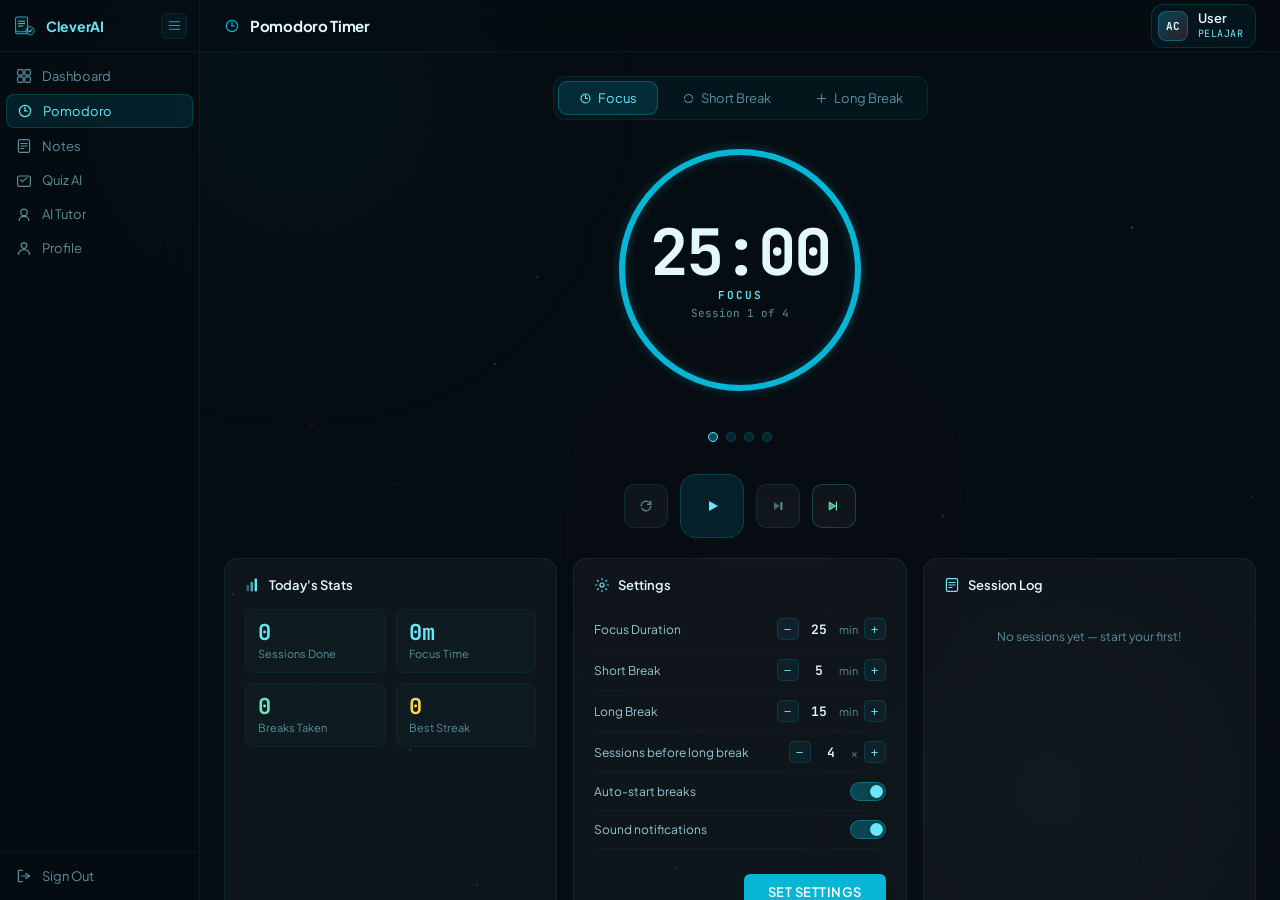
==== commit b786c7a2: "Translate admin interface text to English" ====
--- a/learning-assistant-main/ui/pomodoro/index.html
+++ b/learning-assistant-main/ui/pomodoro/index.html
@@ -378,7 +378,7 @@
                     <path d="M8 8V14" stroke="currentColor" stroke-width="1.2"/>
                     <path d="M2 5L8 8L14 5" stroke="currentColor" stroke-width="1.2"/>
                   </svg>
-                  Kelola URL (Admin)
+                  Manage URLs (Admin)
                 </div>
                 <div class="admin-url-form">
                   <input type="text" class="input-url" id="input-url" placeholder="https://example.com">
@@ -388,16 +388,16 @@
                     <svg viewBox="0 0 16 16" fill="none" width="12" height="12">
                       <path d="M8 3V13M3 8H13" stroke="currentColor" stroke-width="1.5" stroke-linecap="round"/>
                     </svg>
-                    Tambah
+                    Add
                   </button>
                 </div>
                 <div class="admin-url-list" id="admin-url-list"></div>
               </div>
 
               <!-- URL Quick Links (visible to all) -->
-              <div class="url-quick-links-title">Pilih website:</div>
+              <div class="url-quick-links-title">Select website:</div>
               <div class="url-quick-links" id="url-quick-links">
-                <p class="url-empty-msg" id="url-empty-msg">Belum ada URL yang ditambahkan oleh admin.</p>
+                <p class="url-empty-msg" id="url-empty-msg">No URLs have been added by admin yet.</p>
               </div>
 
               <!-- Iframe Browser -->
@@ -411,14 +411,14 @@
                     </svg>
                     <span class="url-text" id="iframe-url-text">about:blank</span>
                   </div>
-                  <button class="iframe-toolbar-btn" onclick="openInNewTab()" title="Buka di Tab Baru">
+                  <button class="iframe-toolbar-btn" onclick="openInNewTab()" title="Open in New Tab">
                     <svg viewBox="0 0 16 16" fill="none" width="12" height="12">
                       <path d="M6 3H4C3.45 3 3 3.45 3 4V12C3 12.55 3.45 13 4 13H12C12.55 13 13 12.55 13 12V10" stroke="currentColor" stroke-width="1.3" stroke-linecap="round"/>
                       <path d="M9 3H13V7" stroke="currentColor" stroke-width="1.3" stroke-linecap="round" stroke-linejoin="round"/>
                       <path d="M13 3L7 9" stroke="currentColor" stroke-width="1.3" stroke-linecap="round"/>
                     </svg>
                   </button>
-                  <button class="iframe-toolbar-btn close-btn" onclick="closeIframe()" title="Tutup">
+                  <button class="iframe-toolbar-btn close-btn" onclick="closeIframe()" title="Close">
                     <svg viewBox="0 0 16 16" fill="none" width="12" height="12">
                       <path d="M4 4L12 12M12 4L4 12" stroke="currentColor" stroke-width="1.5" stroke-linecap="round"/>
                     </svg>
@@ -427,13 +427,13 @@
                 <!-- Loading state -->
                 <div class="iframe-loading" id="iframe-loading">
                   <div class="iframe-spinner"></div>
-                  <span class="iframe-loading-text">Memuat halaman...</span>
+                  <span class="iframe-loading-text">Loading page...</span>
                 </div>
                 <!-- Error fallback -->
                 <div class="iframe-error" id="iframe-error">
                   <div class="iframe-error-icon">🚫</div>
-                  <div class="iframe-error-title">Website tidak bisa di-embed</div>
-                  <div class="iframe-error-msg">Website ini memblokir akses iframe karena kebijakan keamanan. Anda masih bisa membukanya di tab baru.</div>
+                  <div class="iframe-error-title">Website cannot be embedded</div>
+                  <div class="iframe-error-msg">This website blocks iframe access due to security policies. You can still open it in a new tab.</div>
                   <button class="btn-open-tab" onclick="openInNewTab()">
                     <svg viewBox="0 0 16 16" fill="none" width="12" height="12">
                       <path d="M6 3H4C3.45 3 3 3.45 3 4V12C3 12.55 3.45 13 4 13H12C12.55 13 13 12.55 13 12V10" stroke="currentColor" stroke-width="1.3" stroke-linecap="round"/>
